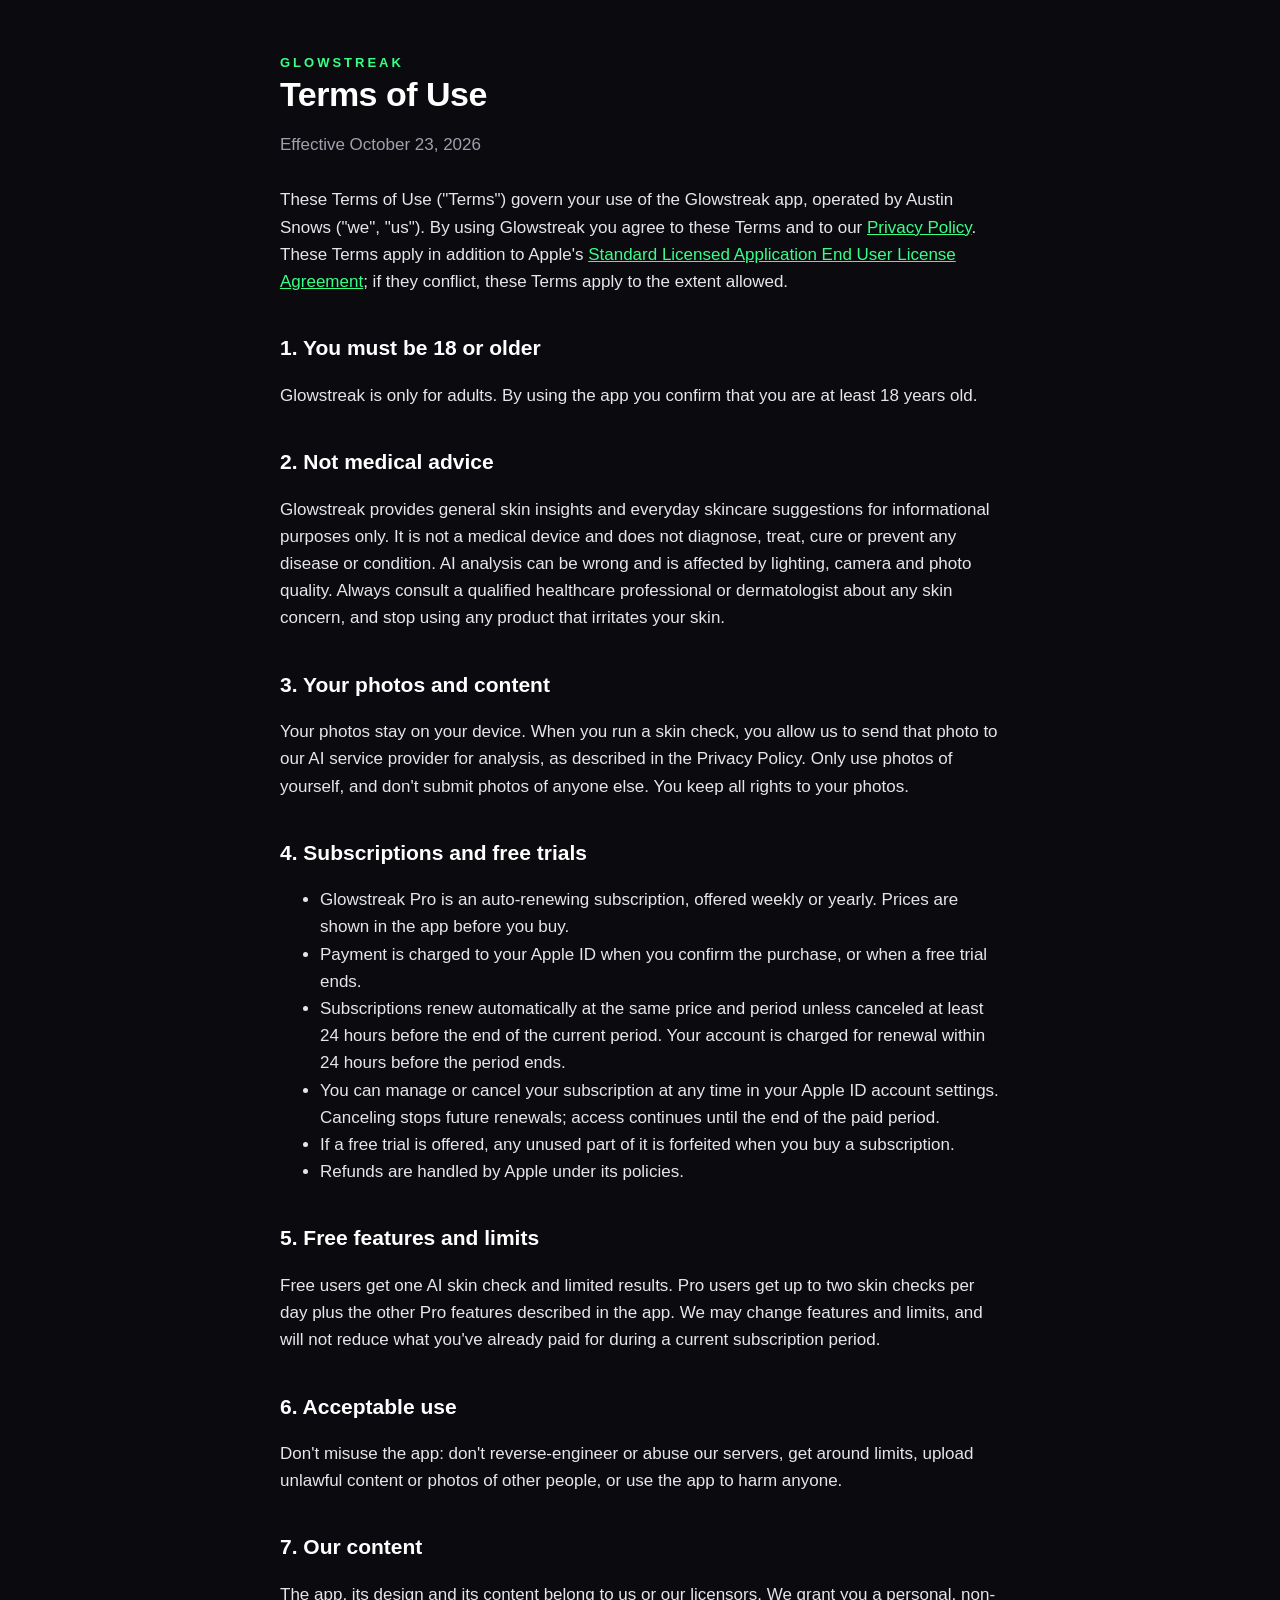
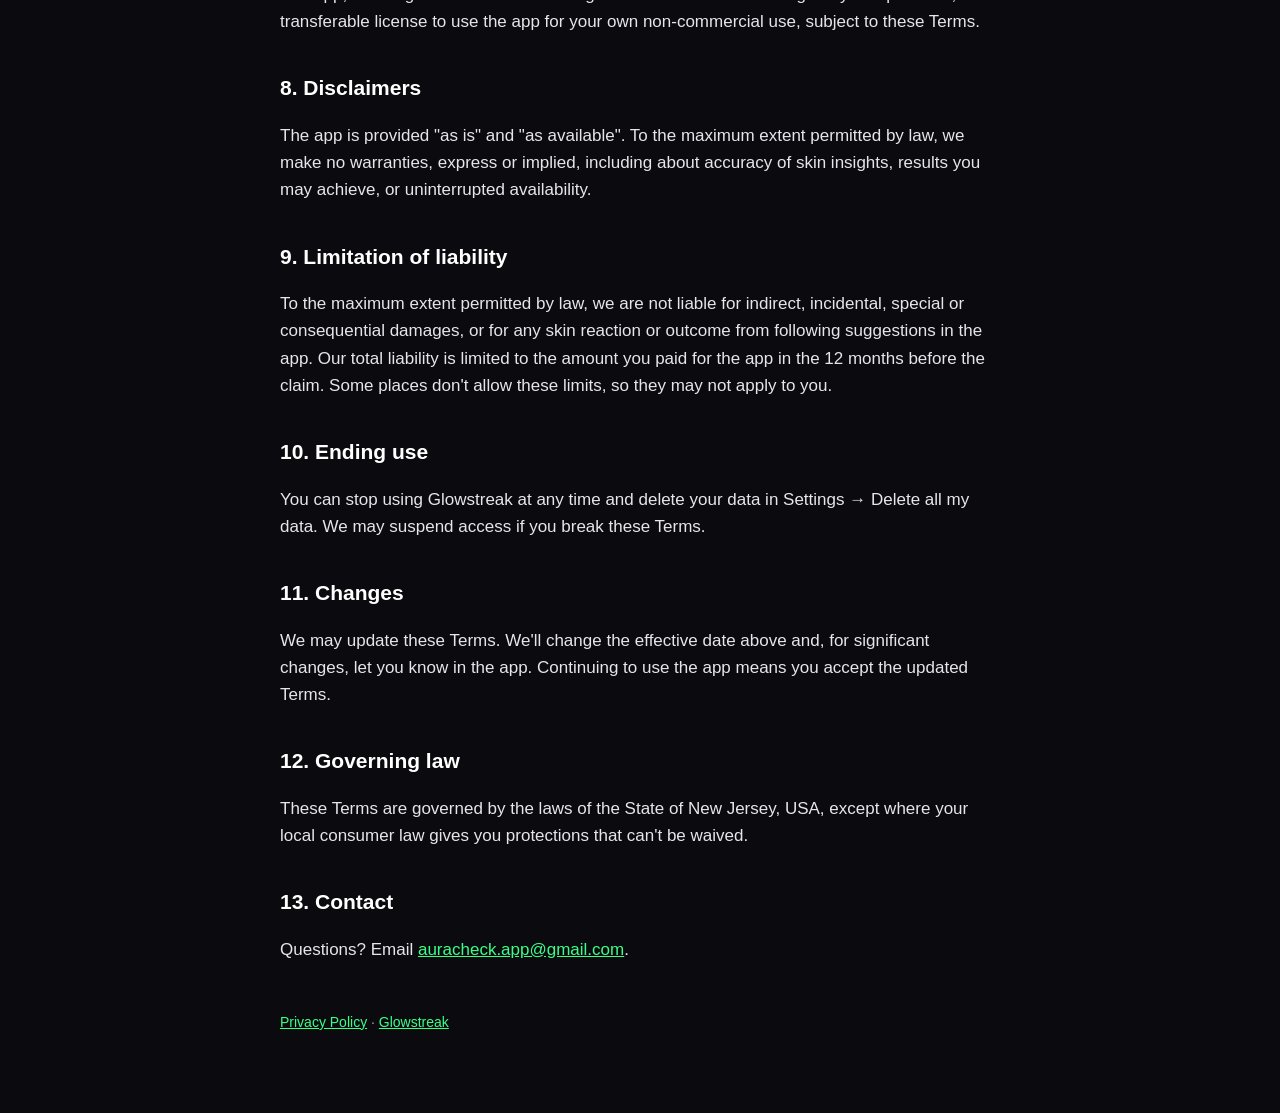
==== terms.html @ 5096cb3d "Glowstreak Terms of Use and Privacy Policy Co-Authored-By: Claude Opus 5.5 <noreply@anthropic.com>" ====
<!doctype html>
<html lang="en">
<head>
  <meta charset="utf-8"><meta name="viewport" content="width=device-width, initial-scale=1">
  <title>Terms of Use · Glowstreak</title><link rel="stylesheet" href="style.css">
</head>
<body><main>
  <a class="brand" href="./">GLOWSTREAK</a>
  <h1>Terms of Use</h1>
  <p class="meta">Effective October 23, 2026</p>

  <p>These Terms of Use ("Terms") govern your use of the Glowstreak app, operated by Austin Snows ("we", "us").
  By using Glowstreak you agree to these Terms and to our <a href="privacy.html">Privacy Policy</a>. These Terms
  apply in addition to Apple's <a href="https://www.apple.com/legal/internet-services/itunes/dev/stdeula/">Standard
  Licensed Application End User License Agreement</a>; if they conflict, these Terms apply to the extent allowed.</p>

  <h2>1. You must be 18 or older</h2>
  <p>Glowstreak is only for adults. By using the app you confirm that you are at least 18 years old.</p>

  <h2>2. Not medical advice</h2>
  <p>Glowstreak provides general skin insights and everyday skincare suggestions for informational purposes only.
  It is not a medical device and does not diagnose, treat, cure or prevent any disease or condition. AI analysis can
  be wrong and is affected by lighting, camera and photo quality. Always consult a qualified healthcare professional
  or dermatologist about any skin concern, and stop using any product that irritates your skin.</p>

  <h2>3. Your photos and content</h2>
  <p>Your photos stay on your device. When you run a skin check, you allow us to send that photo to our AI service
  provider for analysis, as described in the Privacy Policy. Only use photos of yourself, and don't submit photos of
  anyone else. You keep all rights to your photos.</p>

  <h2>4. Subscriptions and free trials</h2>
  <ul>
    <li>Glowstreak Pro is an auto-renewing subscription, offered weekly or yearly. Prices are shown in the app before
      you buy.</li>
    <li>Payment is charged to your Apple ID when you confirm the purchase, or when a free trial ends.</li>
    <li>Subscriptions renew automatically at the same price and period unless canceled at least 24 hours before the
      end of the current period. Your account is charged for renewal within 24 hours before the period ends.</li>
    <li>You can manage or cancel your subscription at any time in your Apple ID account settings. Canceling stops
      future renewals; access continues until the end of the paid period.</li>
    <li>If a free trial is offered, any unused part of it is forfeited when you buy a subscription.</li>
    <li>Refunds are handled by Apple under its policies.</li>
  </ul>

  <h2>5. Free features and limits</h2>
  <p>Free users get one AI skin check and limited results. Pro users get up to two skin checks per day plus the other
  Pro features described in the app. We may change features and limits, and will not reduce what you've already paid
  for during a current subscription period.</p>

  <h2>6. Acceptable use</h2>
  <p>Don't misuse the app: don't reverse-engineer or abuse our servers, get around limits, upload unlawful content or
  photos of other people, or use the app to harm anyone.</p>

  <h2>7. Our content</h2>
  <p>The app, its design and its content belong to us or our licensors. We grant you a personal, non-transferable
  license to use the app for your own non-commercial use, subject to these Terms.</p>

  <h2>8. Disclaimers</h2>
  <p>The app is provided "as is" and "as available". To the maximum extent permitted by law, we make no warranties,
  express or implied, including about accuracy of skin insights, results you may achieve, or uninterrupted
  availability.</p>

  <h2>9. Limitation of liability</h2>
  <p>To the maximum extent permitted by law, we are not liable for indirect, incidental, special or consequential
  damages, or for any skin reaction or outcome from following suggestions in the app. Our total liability is limited
  to the amount you paid for the app in the 12 months before the claim. Some places don't allow these limits, so they
  may not apply to you.</p>

  <h2>10. Ending use</h2>
  <p>You can stop using Glowstreak at any time and delete your data in Settings → Delete all my data. We may suspend
  access if you break these Terms.</p>

  <h2>11. Changes</h2>
  <p>We may update these Terms. We'll change the effective date above and, for significant changes, let you know in
  the app. Continuing to use the app means you accept the updated Terms.</p>

  <h2>12. Governing law</h2>
  <p>These Terms are governed by the laws of the State of New Jersey, USA, except where your local consumer law gives you
  protections that can't be waived.</p>

  <h2>13. Contact</h2>
  <p>Questions? Email <a href="mailto:auracheck.app@gmail.com">auracheck.app@gmail.com</a>.</p>

  <footer><a href="privacy.html">Privacy Policy</a> · <a href="./">Glowstreak</a></footer>
</main></body>
</html>
---- style.css ----
:root { --bg: #0B0B0F; --card: #16161D; --text: #FFFFFF; --muted: #A0A0AB; --accent: #39FF88; }
* { box-sizing: border-box; }
body { margin: 0; background: var(--bg); color: var(--text); font: 17px/1.6 -apple-system, BlinkMacSystemFont, "Segoe UI", Roboto, sans-serif; }
main { max-width: 760px; margin: 0 auto; padding: 48px 20px 80px; }
a { color: var(--accent); }
h1 { font-size: 34px; line-height: 1.15; margin: 0 0 8px; letter-spacing: -0.5px; }
h2 { font-size: 21px; margin: 36px 0 8px; }
p, li { color: #E6E6EA; }
.meta { color: var(--muted); margin-bottom: 28px; }
.brand { color: var(--accent); font-weight: 800; letter-spacing: 3px; font-size: 13px; text-decoration: none; }
.note { background: var(--card); border-radius: 16px; padding: 16px 20px; color: var(--muted); }
footer { margin-top: 48px; color: var(--muted); font-size: 14px; }
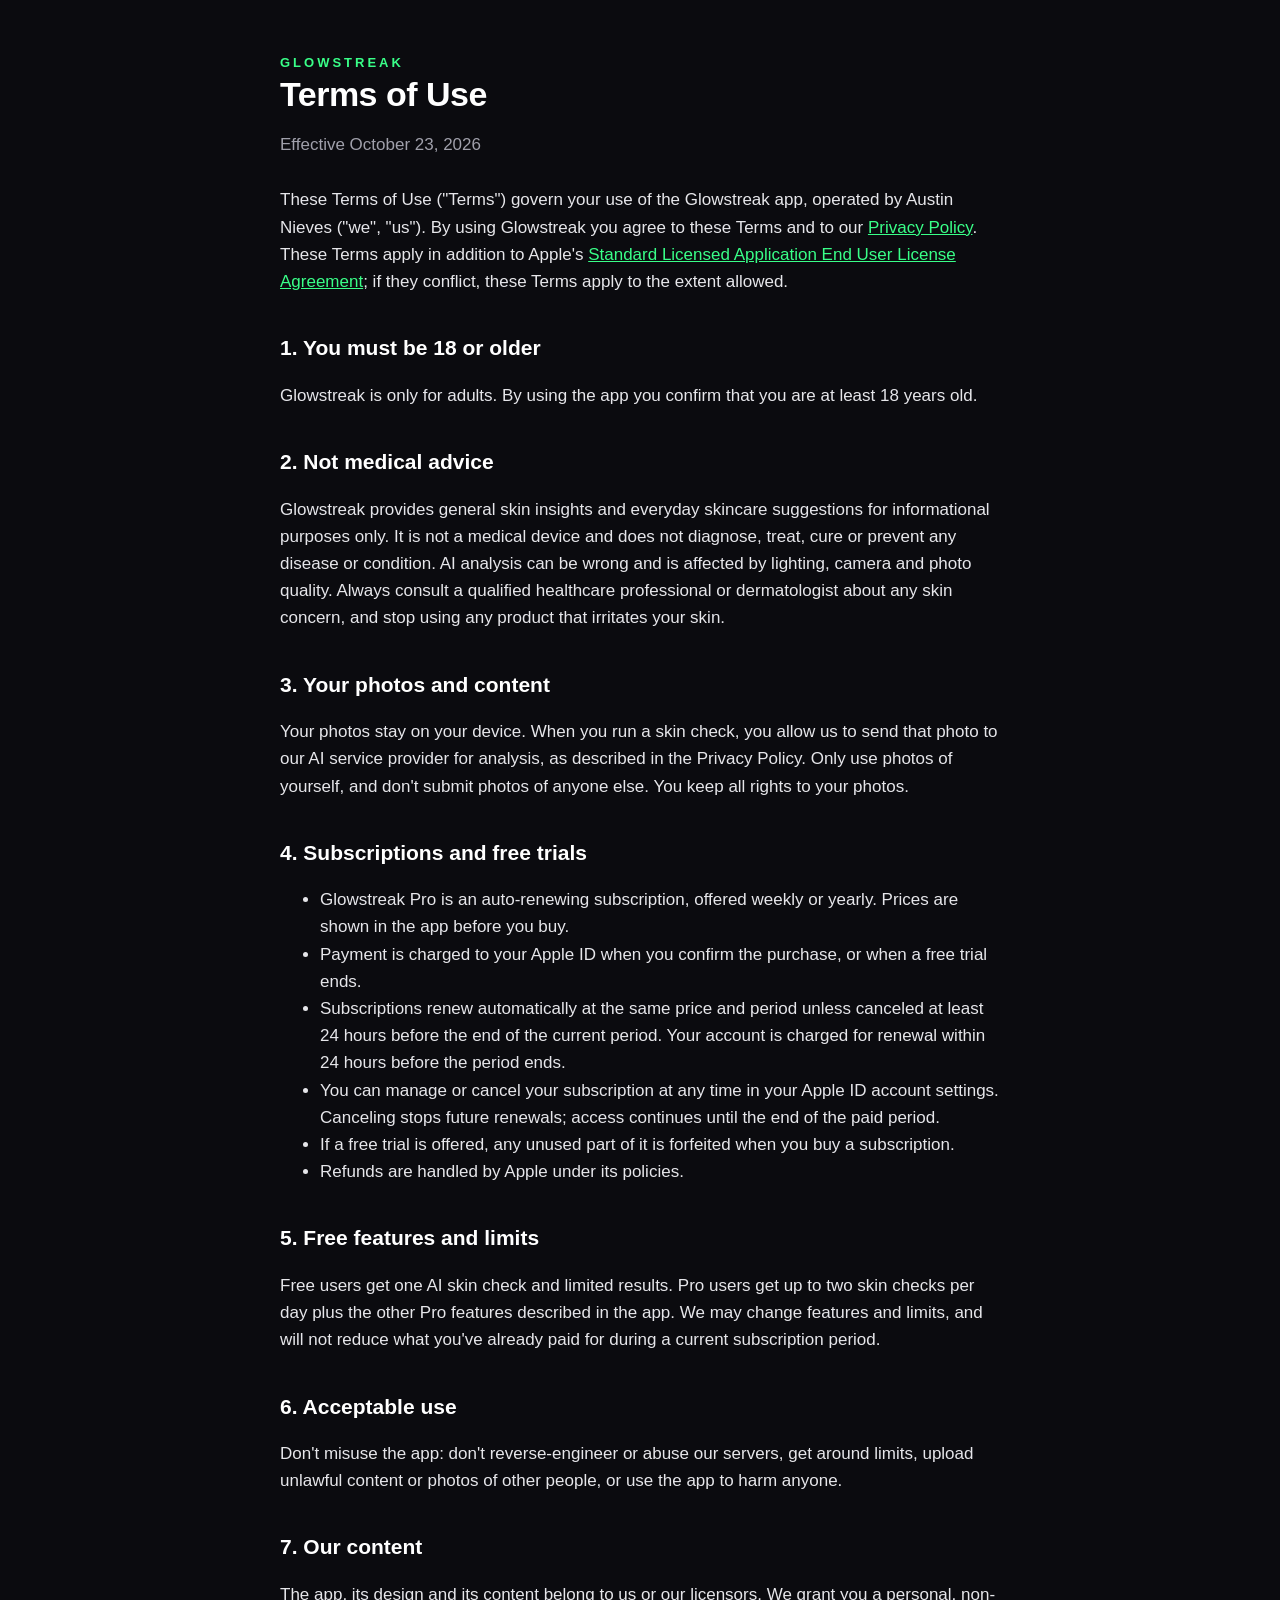
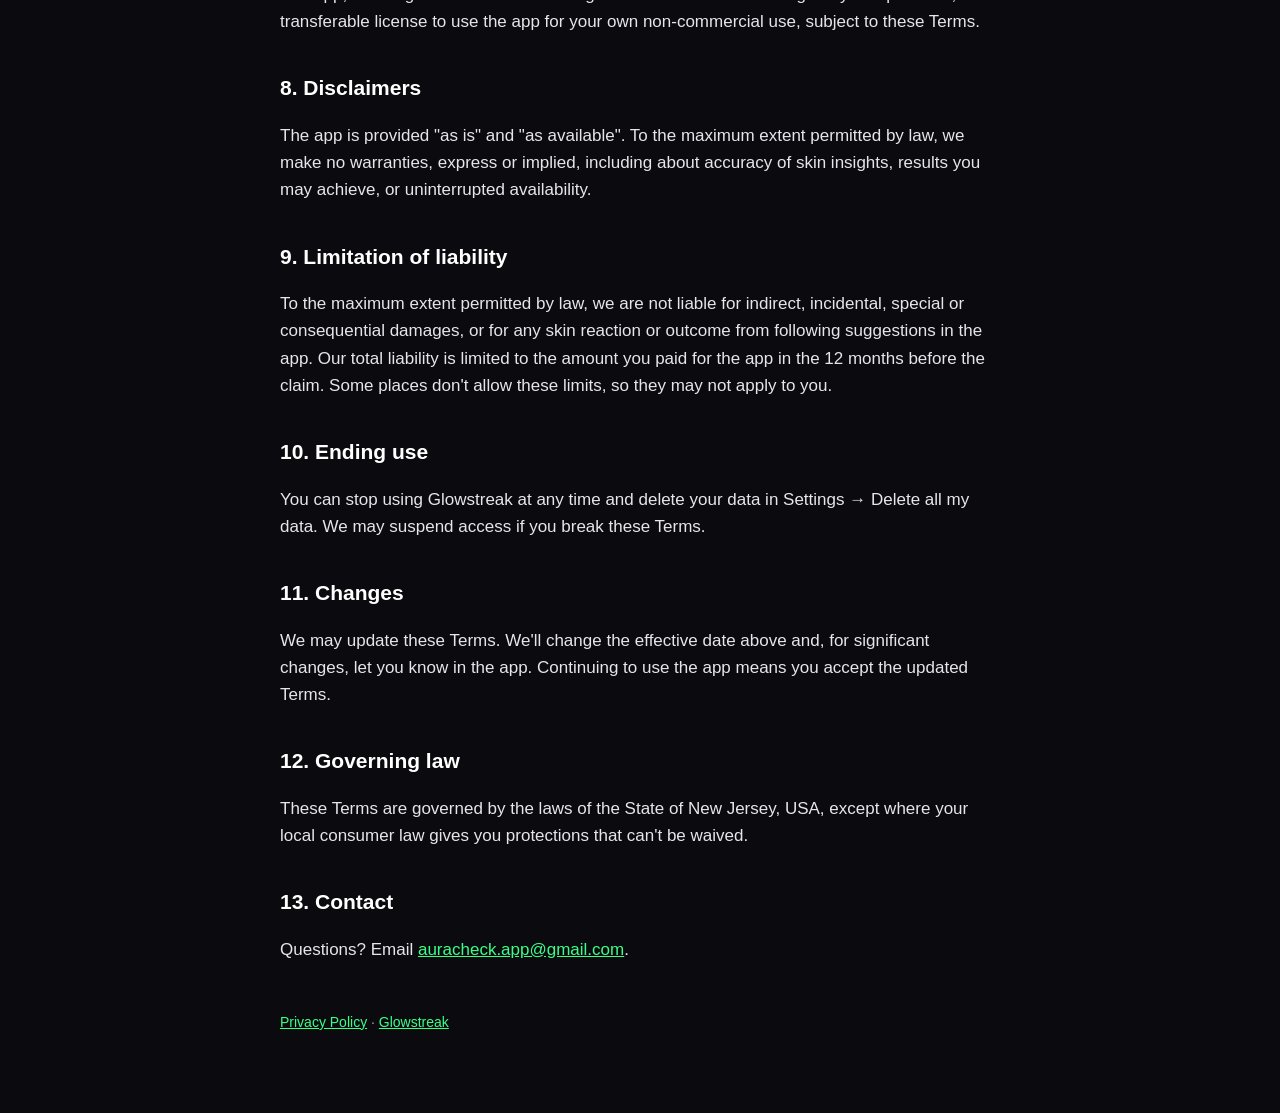
==== commit 0106fba8: "Update legal pages" ====
--- a/terms.html
+++ b/terms.html
@@ -9,7 +9,7 @@
   <h1>Terms of Use</h1>
   <p class="meta">Effective October 23, 2026</p>
 
-  <p>These Terms of Use ("Terms") govern your use of the Glowstreak app, operated by Austin Snows ("we", "us").
+  <p>These Terms of Use ("Terms") govern your use of the Glowstreak app, operated by Austin Nieves ("we", "us").
   By using Glowstreak you agree to these Terms and to our <a href="privacy.html">Privacy Policy</a>. These Terms
   apply in addition to Apple's <a href="https://www.apple.com/legal/internet-services/itunes/dev/stdeula/">Standard
   Licensed Application End User License Agreement</a>; if they conflict, these Terms apply to the extent allowed.</p>
